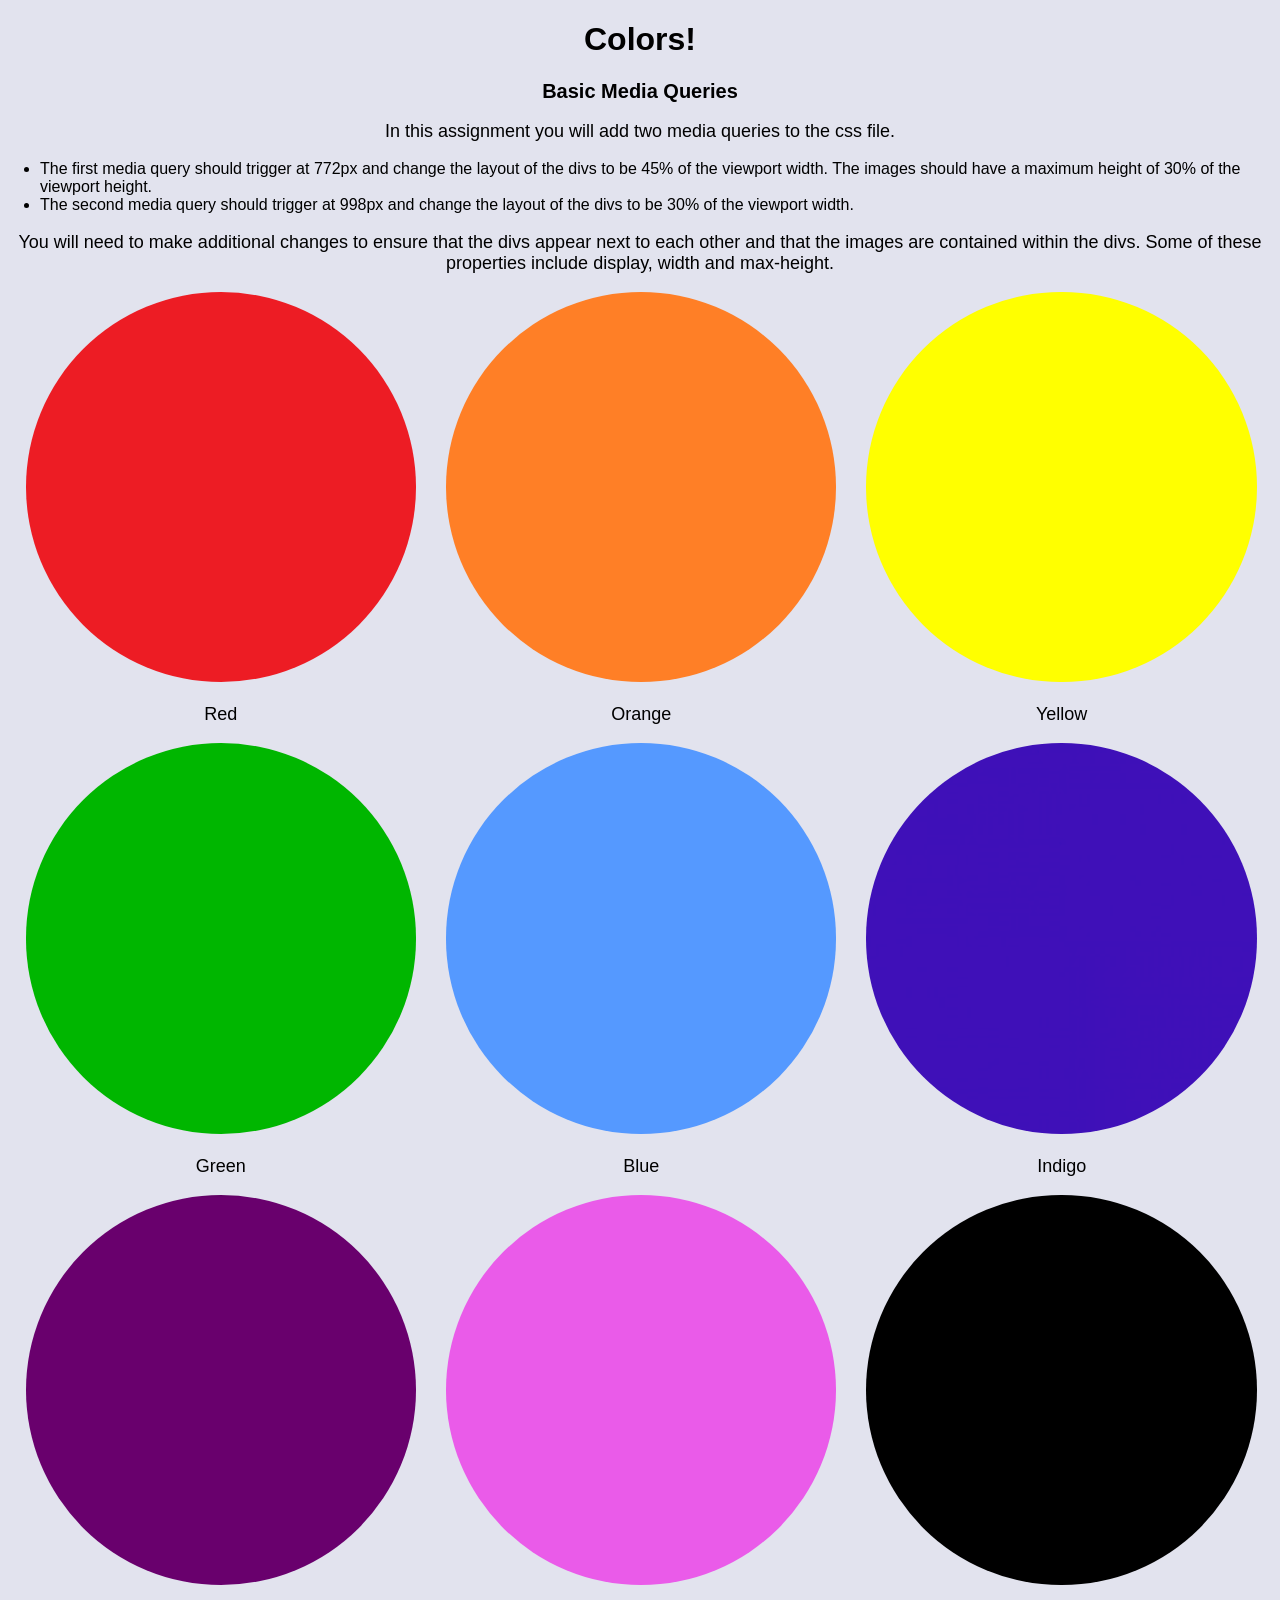
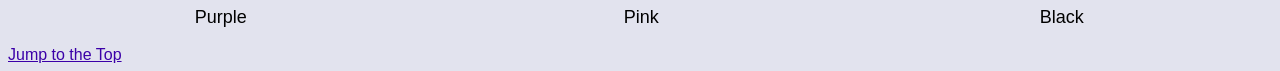
==== responsive_hw/index.html @ 6dc2c435 "Add files via upload" ====
<!DOCTYPE html>
<html lang="en">

<head>
    <meta charset="UTF-8">
    <meta http-equiv="X-UA-Compatible" content="IE=edge">
    <meta name="viewport" content="width=device-width, initial-scale=1.0">
    <title>Colors</title>
    <link rel="stylesheet" href="css/style.css">
</head>

<body>
    <h1 id="top">Colors!</h1>

    <h2>Basic Media Queries</h2>
    <p>In this assignment you will add two media queries to the css file.</p>
    <ul>
        <li>The first media query should trigger at 772px and change the layout of the divs to be 45% of the
            viewport width. The images should have a maximum height of 30% of the viewport height.</li>

        <li>The second media query should trigger at 998px and change the layout of the divs to be 30% of the
            viewport width.</li>
    </ul>
    <p>You will need to make additional changes to ensure that the divs appear next to each other and that the
        images are contained within the divs. Some of these properties include display, width and max-height.</p>

    <div>
        <img src="images/red.png" alt="Red" width="200">
        <p class="label">Red</p>
    </div>
    <div>
        <img src="images/Orange.png" alt="Orange" width="200">
        <p class="label">Orange</p>
    </div>
    <div>
        <img src="images/Yellow.png" alt="Yellow" width="200">
        <p class="label">Yellow</p>
    </div>
    <div>
        <img src="images/Green.png" alt="Green" width="200">
        <p class="label">Green</p>
    </div>
    <div>
        <img src="images/Blue.png" alt="Blue">
        <p class="label">Blue</p>
    </div>
    <div>
        <img src="images/Indigo.jpeg" alt="Indigo">
        <p class="label">Indigo</p>
    </div>
    <div>
        <img src="images/Purple.png" alt="Purple">
        <p class="label">Purple</p>
    </div>
    <div>
        <img src="images/Pink.jpeg" alt="Pink">
        <p class="label">Pink</p>
    </div>
    <div>
        <img src="images/White.png" alt="Black">
        <p class="label">Black</p>
    </div>
    </div>

    <footer>
        <a href="#top">Jump to the Top</a>
    </footer>
</body>

</html>
---- responsive_hw/css/style.css ----
* {
    box-sizing: border-box;
}

body {
    background-color: #e2e3ee;
    font-family: Helvetica, sans-serif;
    margin: 0px;
}

h1 {
    text-align: center;
    font-size: 32px;
}

h2 {
    text-align: center;
    font-size: 20px;
}

a {
    color: #3b00a8;
    padding: 8px;
}

p {
    font-size: 18px;
    text-align: center;
}

div {
    margin: auto;
    width: 90vw;
    height: auto;
}

div img {
    border-radius: 50%;
    width: 100%;
    height: 100%;
    margin: auto;
}

@media screen and (min-width: 772px) {

    div {
        width: 45vw;
        display: inline-block;
        text-align: center;
        height: auto;
        margin: 0 auto;
        margin-left: 3%;
    }

    div img {
        border-radius: 50%;
        width: 100%;
        height: 100%;
        margin: auto;
    }

}

@media screen and (min-width: 998px) {

    div {
        width: 30.5vw;
        display: inline-block;
        text-align: center;
        height: auto;
        margin: 0 auto;
        margin-left: 2%;
    }

    div img {
        border-radius: 50%;
        width: 100%;
        height: 100%;
        margin: auto;
    }

}
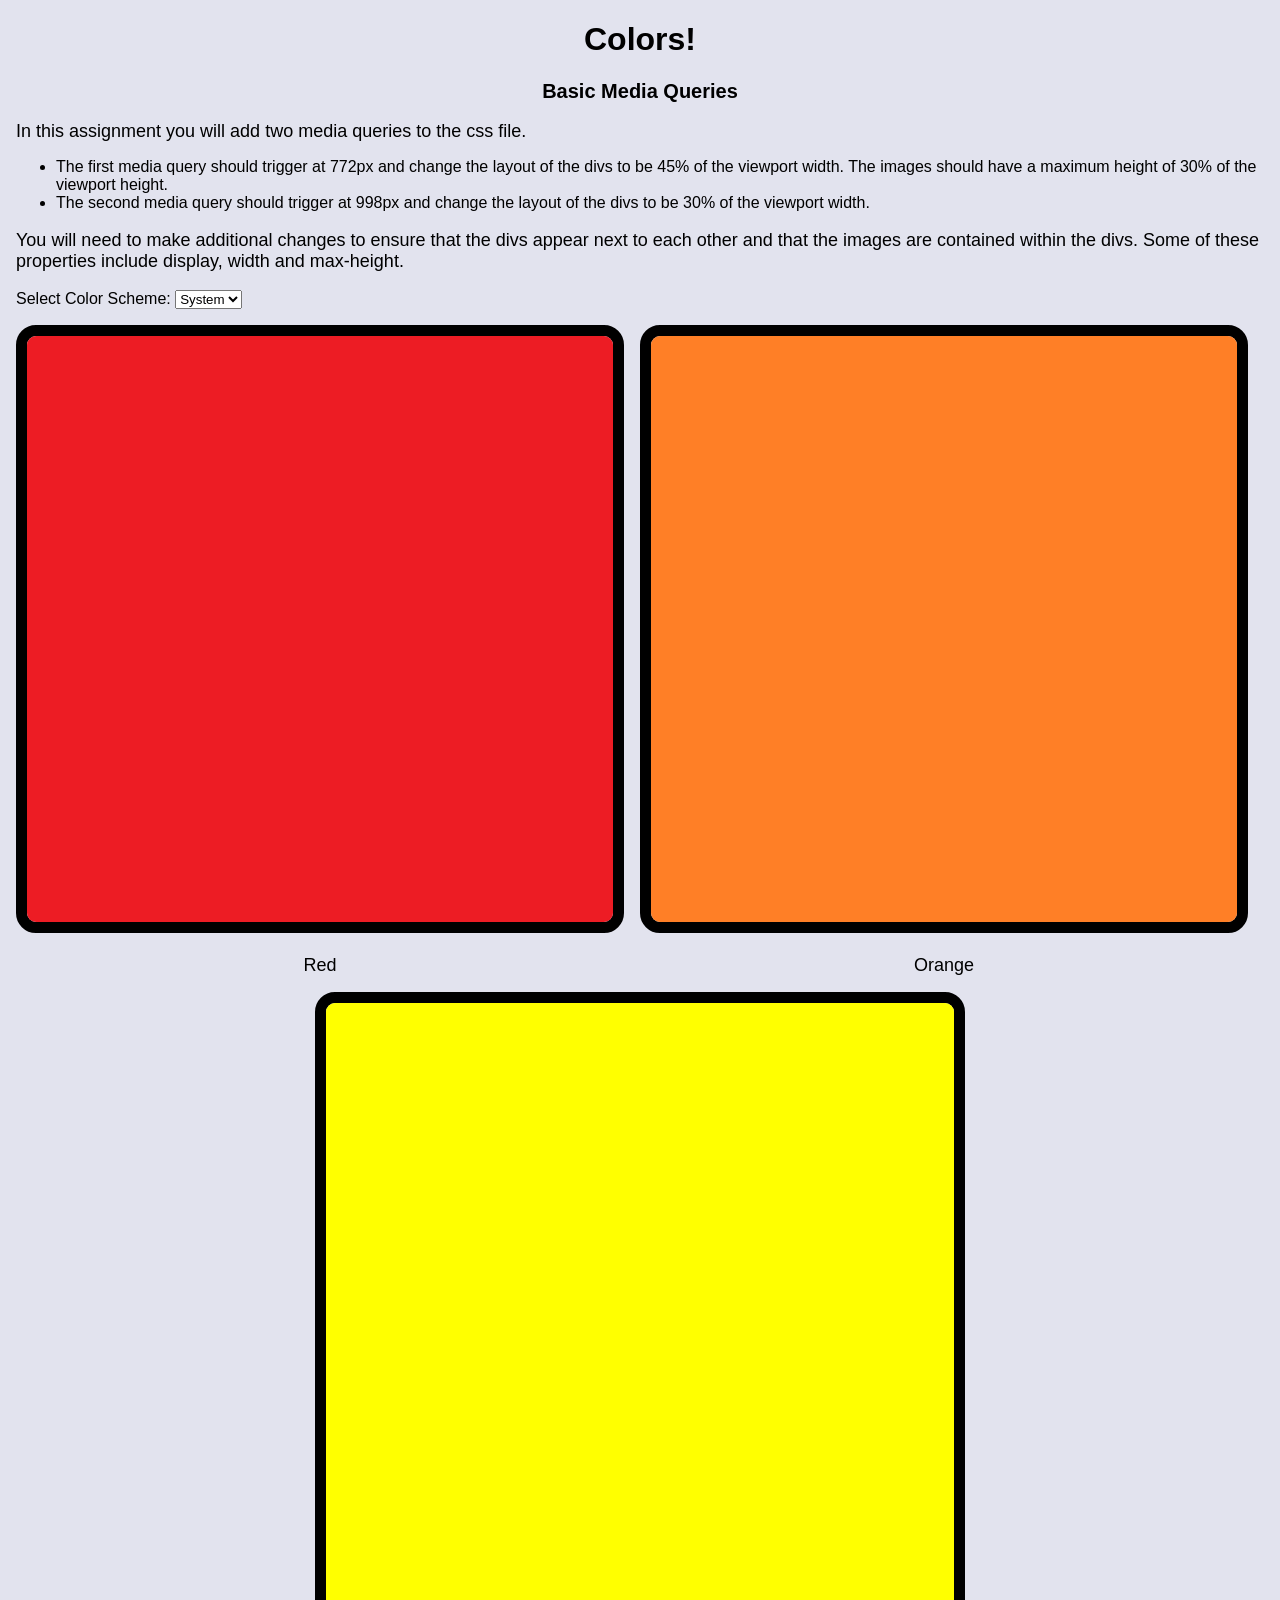
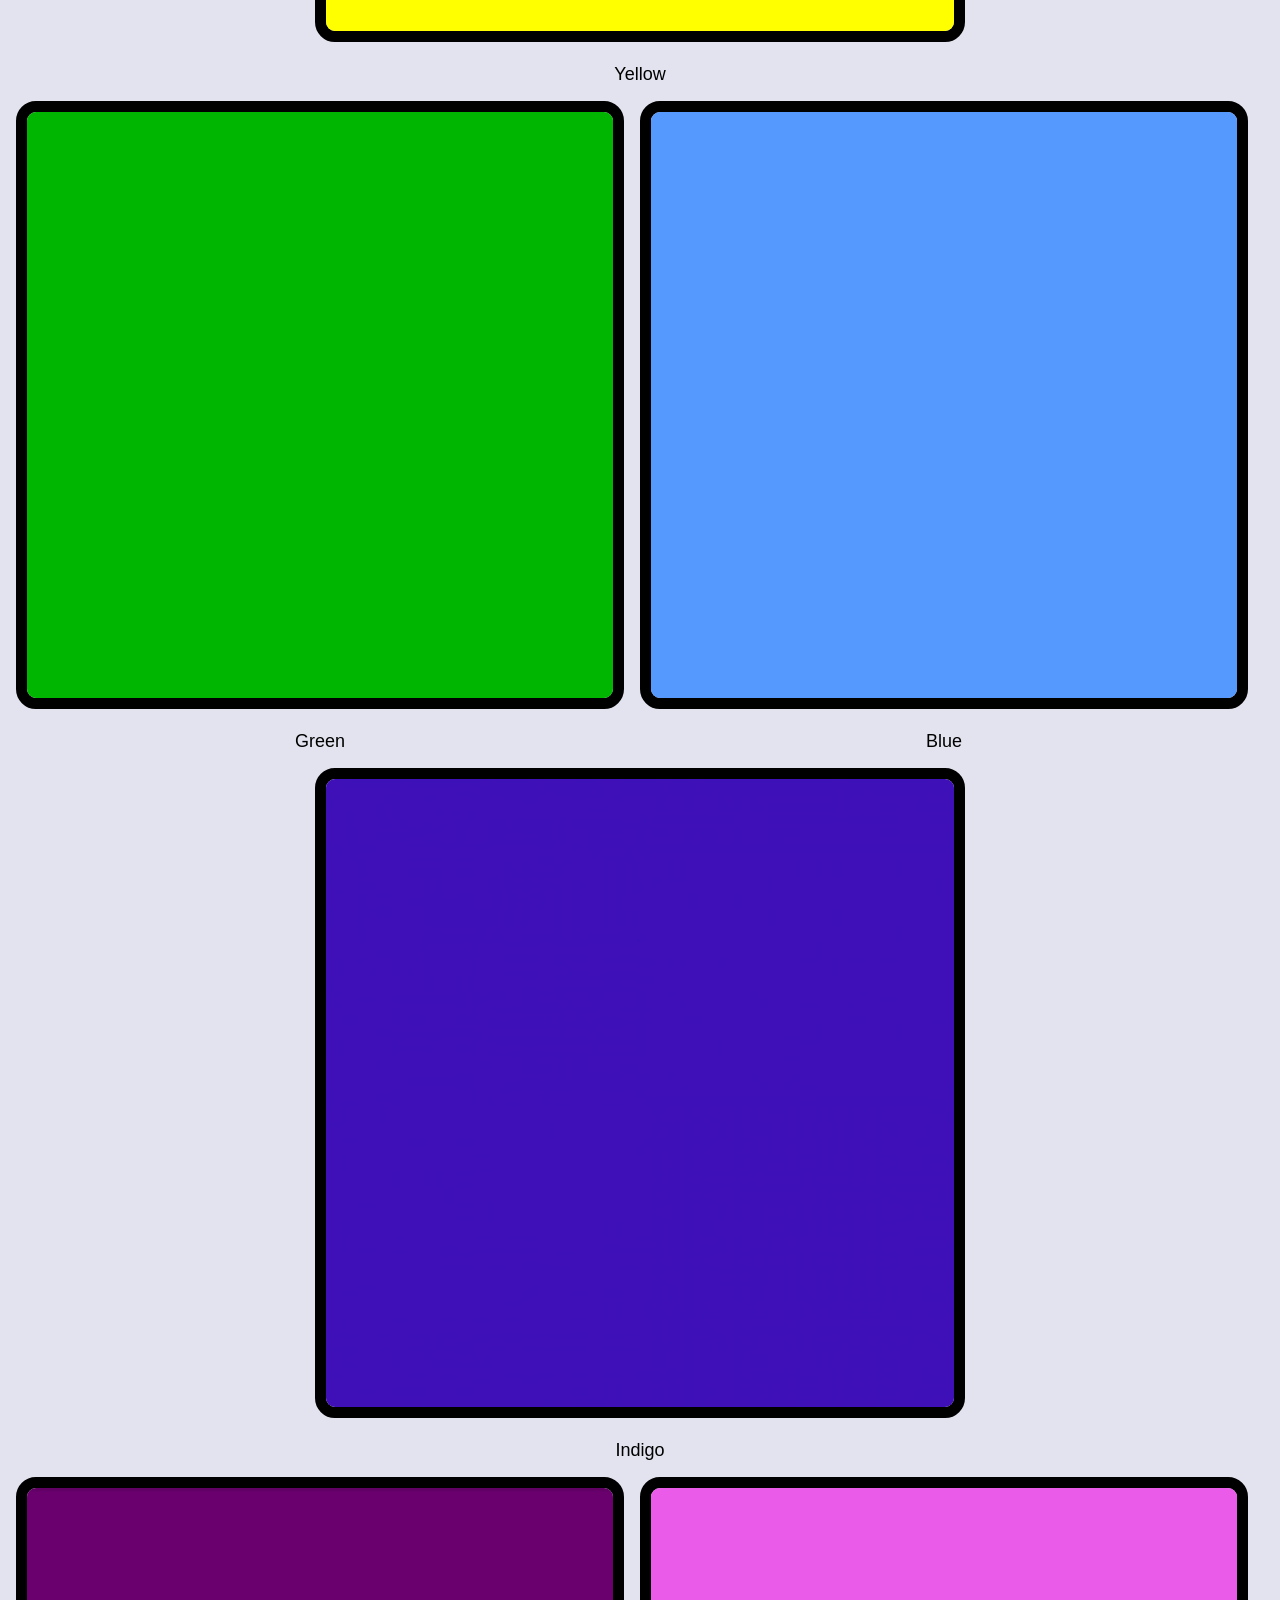
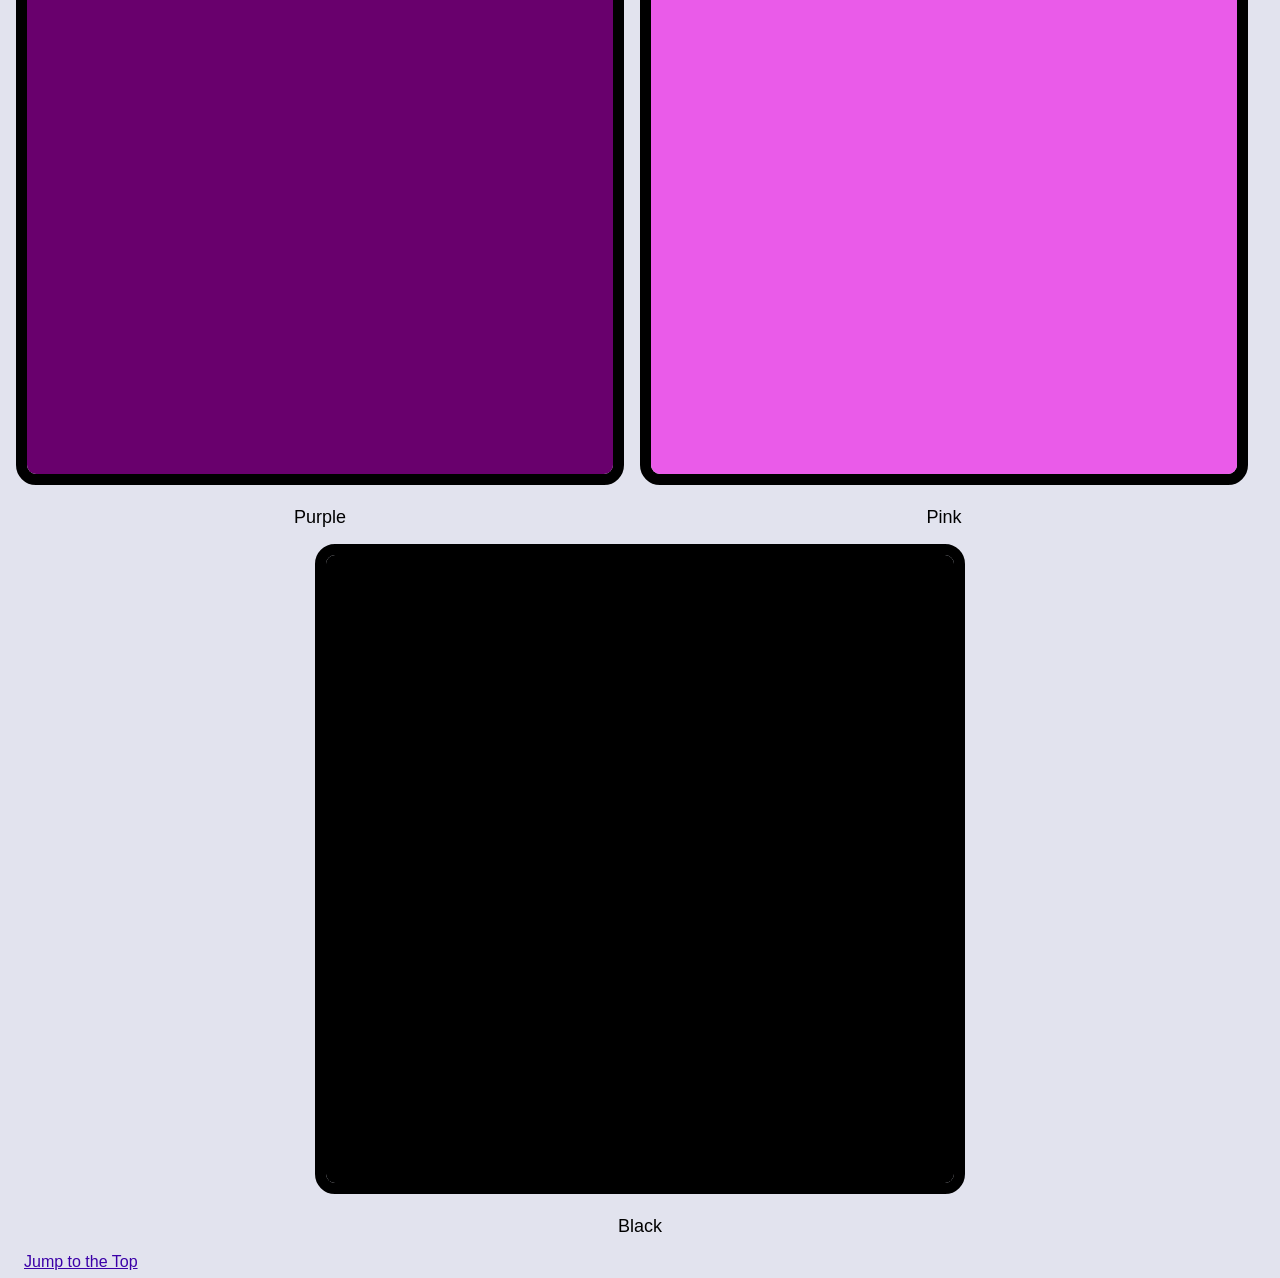
==== commit a97d185e: "Add files via upload" ====
--- a/responsive_hw/index.html
+++ b/responsive_hw/index.html
@@ -23,48 +23,77 @@
     </ul>
     <p>You will need to make additional changes to ensure that the divs appear next to each other and that the
         images are contained within the divs. Some of these properties include display, width and max-height.</p>
+    <br>
+    Select Color Scheme:
+    <select id="theme-select">
+        <option value="system">System</option>
+        <option value="light">Light</option>
+        <option value="dark">Dark</option>
+    </select>
 
-    <div>
-        <img src="images/red.png" alt="Red" width="200">
-        <p class="label">Red</p>
-    </div>
-    <div>
-        <img src="images/Orange.png" alt="Orange" width="200">
-        <p class="label">Orange</p>
-    </div>
-    <div>
-        <img src="images/Yellow.png" alt="Yellow" width="200">
-        <p class="label">Yellow</p>
-    </div>
-    <div>
-        <img src="images/Green.png" alt="Green" width="200">
-        <p class="label">Green</p>
-    </div>
-    <div>
-        <img src="images/Blue.png" alt="Blue">
-        <p class="label">Blue</p>
-    </div>
-    <div>
-        <img src="images/Indigo.jpeg" alt="Indigo">
-        <p class="label">Indigo</p>
-    </div>
-    <div>
-        <img src="images/Purple.png" alt="Purple">
-        <p class="label">Purple</p>
-    </div>
-    <div>
-        <img src="images/Pink.jpeg" alt="Pink">
-        <p class="label">Pink</p>
-    </div>
-    <div>
-        <img src="images/White.png" alt="Black">
-        <p class="label">Black</p>
-    </div>
+    <div class="grid">
+        <div>
+            <img src="images/red.png" alt="Red">
+            <p class="label">Red</p>
+        </div>
+        <div>
+            <img src="images/Orange.png" alt="Orange">
+            <p class="label">Orange</p>
+        </div>
+        <div>
+            <img src="images/Yellow.png" alt="Yellow">
+            <p class="label">Yellow</p>
+        </div>
+        <div>
+            <img src="images/Green.png" alt="Green">
+            <p class="label">Green</p>
+        </div>
+        <div>
+            <img src="images/Blue.png" alt="Blue">
+            <p class="label">Blue</p>
+        </div>
+        <div>
+            <img src="images/Indigo.jpeg" alt="Indigo">
+            <p class="label">Indigo</p>
+        </div>
+        <div>
+            <img src="images/Purple.png" alt="Purple">
+            <p class="label">Purple</p>
+        </div>
+        <div>
+            <img src="images/Pink.jpeg" alt="Pink">
+            <p class="label">Pink</p>
+        </div>
+        <div>
+            <img src="images/White.png" alt="Black">
+            <p class="label">Black</p>
+        </div>
     </div>
 
     <footer>
         <a href="#top">Jump to the Top</a>
     </footer>
+
+    <script>
+        document.addEventListener("DOMContentLoaded", () => {
+            const select = document.getElementById("theme-select");
+
+            const saved = localStorage.getItem("theme") || "system";
+
+            function apply(theme) {
+                document.documentElement.className = theme === "system" ? "" : theme;
+                localStorage.setItem("theme", theme);
+            }
+
+            apply(saved);
+            select.value = saved;
+
+            select.addEventListener("change", (e) => {
+                apply(e.target.value);
+            });
+        });
+    </script>
+
 </body>
 
 </html>
--- a/responsive_hw/css/style.css
+++ b/responsive_hw/css/style.css
@@ -2,10 +2,18 @@
     box-sizing: border-box;
 }
 
+html {
+    font-family: Helvetica, sans-serif;
+    scroll-behavior: smooth;
+}
+
+
 body {
     background-color: #e2e3ee;
+    color: black;
     font-family: Helvetica, sans-serif;
-    margin: 0px;
+    margin: 0 1rem;
+    max-width: 1500px;
 }
 
 h1 {
@@ -25,58 +33,92 @@
 
 p {
     font-size: 18px;
-    text-align: center;
+    margin-bottom: 0;
 }
 
-div {
-    margin: auto;
-    width: 90vw;
-    height: auto;
+.grid {
+    display: grid;
+    grid-template-columns: 1fr;
+    margin-top: 1rem;
+    margin-bottom: 1rem;
+    gap: 1rem;
 }
 
-div img {
-    border-radius: 50%;
-    width: 100%;
-    height: 100%;
-    margin: auto;
+
+.grid>div {
+    text-align: center;
+    padding: 0;
+
 }
 
-@media screen and (min-width: 772px) {
+.grid div img {
+    width: 100%;
+    border: 0.7rem solid black;
+    border-radius: 20px;
 
-    div {
-        width: 45vw;
-        display: inline-block;
-        text-align: center;
-        height: auto;
-        margin: 0 auto;
-        margin-left: 3%;
+}
+
+@media (min-width: 768px) {
+    .grid {
+        grid-template-columns: repeat(2, 1fr);
+        gap: 1rem;
     }
 
-    div img {
+    .grid div img {
         border-radius: 50%;
-        width: 100%;
-        height: 100%;
-        margin: auto;
+        max-width: 450px;
+    }
+
+    .grid>div:last-child {
+        grid-column: span 2;
+    }
+}
+
+@media (min-width: 1024px) {
+    .grid {
+        grid-template-columns: repeat(2, 1fr);
+        gap: 1rem;
+    }
+
+    .grid div img {
+        border-radius: 20px;
+        max-width: 650px;
+    }
+
+    .grid>div:nth-child(3n) {
+        grid-column: span 3;
     }
 
 }
 
-@media screen and (min-width: 998px) {
+@media (min-width: 1500px) {
+    body {
+        margin: 0 auto;
+    }
+}
 
-    div {
-        width: 30.5vw;
-        display: inline-block;
-        text-align: center;
-        height: auto;
-        margin: 0 auto;
-        margin-left: 2%;
+@media (prefers-reduced-motion: reduce) {
+    html {
+        scroll-behavior: auto !important;
+    }
+}
+
+html.dark body {
+    background-color: #1a1a1a;
+    color: white;
+}
+
+html.dark .grid div img {
+    border: 0.7rem solid rgb(224, 224, 224);
+}
+
+@media (prefers-color-scheme: dark) {
+    html:not(.light):not(.dark) body {
+        background-color: #1a1a1a;
+        color: white;
     }
 
-    div img {
-        border-radius: 50%;
-        width: 100%;
-        height: 100%;
-        margin: auto;
+    html:not(.light):not(.dark) .grid div img {
+        border: 0.7rem solid rgb(224, 224, 224);
     }
-
 }
